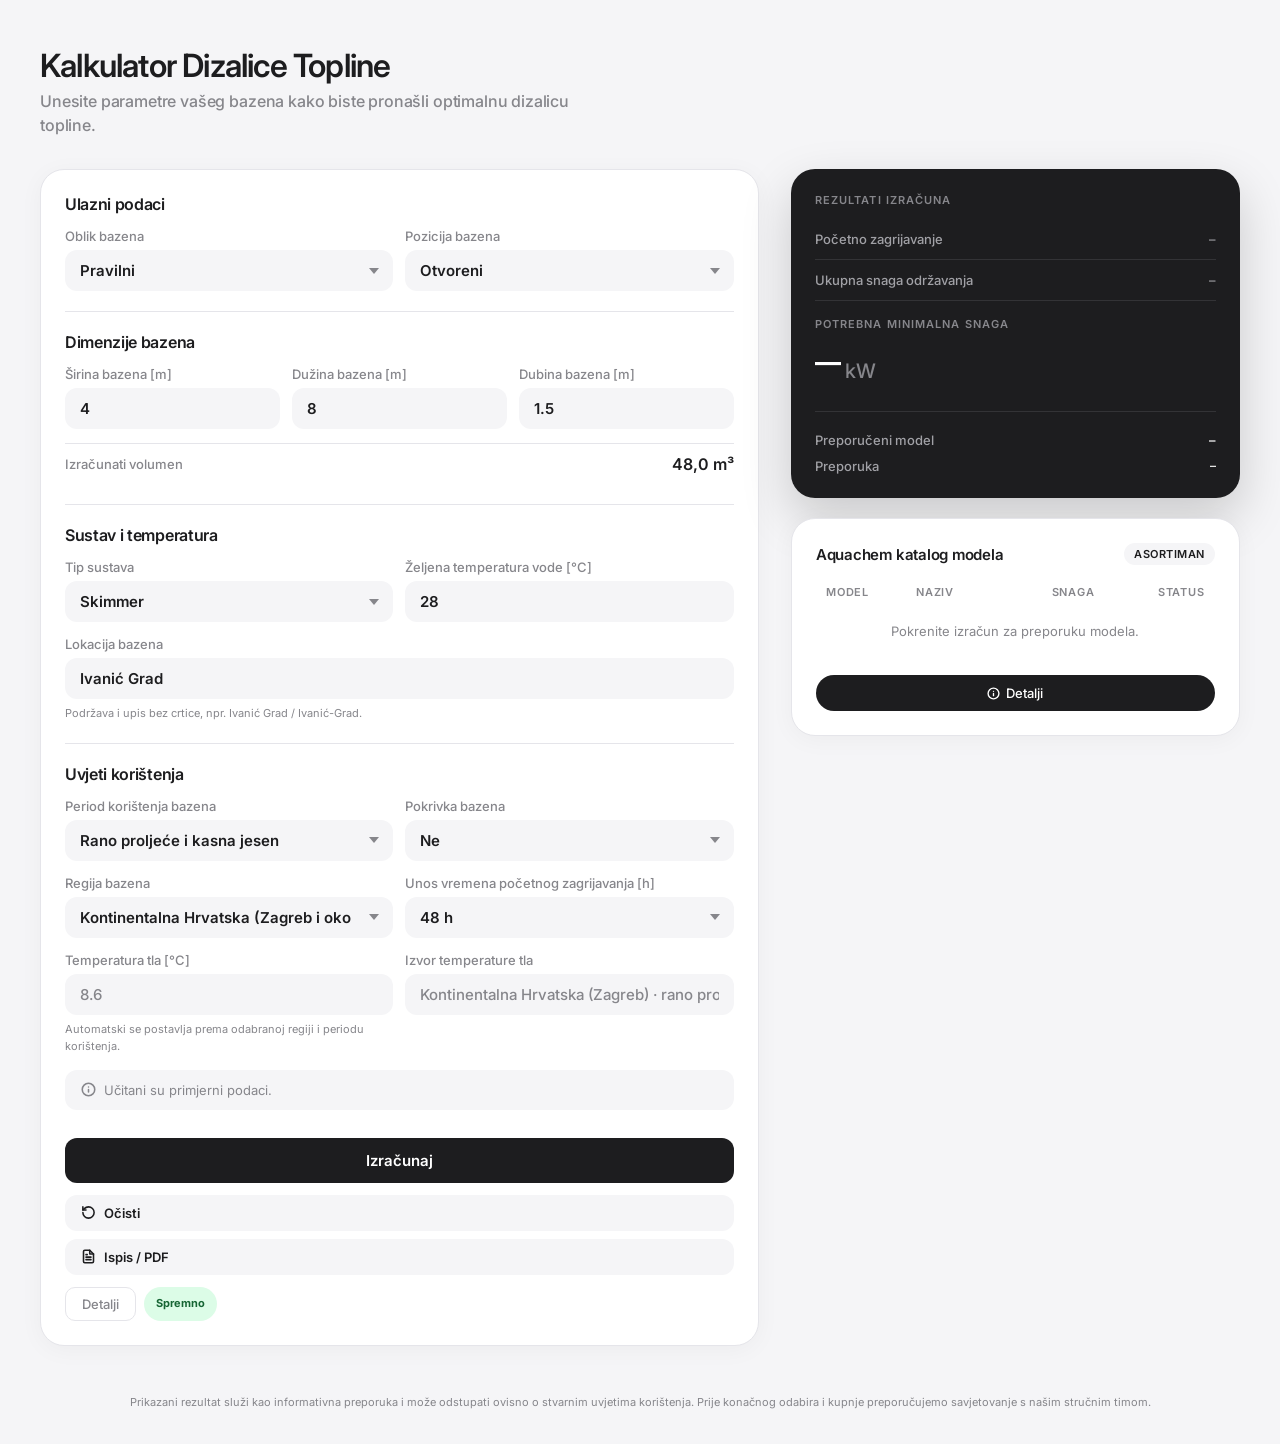
==== index.html @ 5fc797c1 "Add files via upload" ====
<!DOCTYPE html>
<html lang="hr">
<head>
  <meta charset="UTF-8" />
  <meta name="viewport" content="width=device-width, initial-scale=1.0" />
  <title>AquaHeat | Kalkulator Dizalice Topline</title>
  <link rel="preconnect" href="https://fonts.googleapis.com" />
  <link rel="preconnect" href="https://fonts.gstatic.com" crossorigin />
  <link href="https://fonts.googleapis.com/css2?family=Inter:wght@300;400;500;600;700;800;900&display=swap" rel="stylesheet" />
    <link rel="stylesheet" href="kalkulator.css" />
</head>
<body>


<!-- ── MAIN ── -->
<div class="page-header-wrap">
    <div class="page-header">
      <h1>Kalkulator Dizalice Topline</h1>
      <p>Unesite parametre vašeg bazena kako biste pronašli optimalnu dizalicu topline.</p>
    </div>
  </div>
  <main>
  <!-- ── LEFT COLUMN ── -->
  <div class="left-col">
    <div class="card">
      <div style="display:flex;flex-direction:column;gap:20px;">

        <!-- Ulazni podaci -->
        <section class="section">
          <h2>Ulazni podaci</h2>
          <div class="field-grid cols-2">
            <div class="field">
              <label for="oblikBazena">Oblik bazena</label>
              <div class="select-wrap">
                <select id="oblikBazena">
                  <option value="regular">Pravilni</option>
                  <option value="irregular">Nepravilni</option>
                </select>
              </div>
            </div>
            <div class="field">
              <label for="tipBazena">Pozicija bazena</label>
              <div class="select-wrap">
                <select id="tipBazena">
                  <option value="closed">Zatvoreni</option>
                  <option value="open" selected>Otvoreni</option>
                  <option value="windy">Otvoreni u vjetrovitom području</option>
                </select>
              </div>
            </div>
          </div>
        </section>

        <hr class="section-divider" />

        <!-- Dimenzije bazena -->
        <section class="section">
          <h2>Dimenzije bazena</h2>

          <!-- Regular fields -->
          <div class="field-grid cols-3" id="regularFields">
            <div class="field">
              <label for="sirina">Širina bazena [m]</label>
              <input id="sirina" type="number" step="0.01" value="4" />
            </div>
            <div class="field">
              <label for="duzina">Dužina bazena [m]</label>
              <input id="duzina" type="number" step="0.01" value="8" />
            </div>
            <div class="field">
              <label for="dubinaRegular">Dubina bazena [m]</label>
              <input id="dubinaRegular" type="number" step="0.01" value="1.5" />
            </div>
          </div>

          <!-- Irregular fields -->
          <div class="field-grid cols-2 hidden" id="irregularFields">
            <div class="field">
              <label for="povrsinaIrregular">Površina bazena [m²]</label>
              <input id="povrsinaIrregular" type="number" step="0.01" value="32" />
            </div>
            <div class="field">
              <label for="dubinaIrregular">Dubina bazena [m]</label>
              <input id="dubinaIrregular" type="number" step="0.01" value="1.5" />
            </div>
          </div>

          <div class="volume-row">
            <span class="label">Izračunati volumen</span>
            <span class="value" id="volumeDisplay">48,0 m³</span>
          </div>
        </section>

        <hr class="section-divider" />

        <!-- Sustav i temperatura -->
        <section class="section">
          <h2>Sustav i temperatura</h2>
          <div class="field-grid cols-2">
            <div class="field">
              <label for="sustavBazena">Tip sustava</label>
              <div class="select-wrap">
                <select id="sustavBazena">
                  <option value="skimmer">Skimmer</option>
                  <option value="overflow">Preljevni kanal s kompenzacijom</option>
                </select>
              </div>
            </div>
            <div class="field">
              <label for="temperaturaVode">Željena temperatura vode [°C]</label>
              <input id="temperaturaVode" type="number" step="0.1" value="28" />
            </div>
          </div>
          <div class="field">
            <label for="lokacijaBazena">Lokacija bazena</label>
            <input id="lokacijaBazena" type="text" placeholder="npr. Ivanić Grad" value="Ivanić Grad" />
            <span class="hint">Podržava i upis bez crtice, npr. Ivanić Grad / Ivanić-Grad.</span>
          </div>
        </section>

        <hr class="section-divider" />

        <!-- Uvjeti korištenja -->
        <section class="section">
          <h2>Uvjeti korištenja</h2>
          <div class="field-grid cols-2">
            <div class="field">
              <label for="periodKoristenja">Period korištenja bazena</label>
              <div class="select-wrap">
                <select id="periodKoristenja">
                  <option value="shoulder">Rano proljeće i kasna jesen</option>
                  <option value="summer">Ljetni period</option>
                </select>
              </div>
            </div>
            <div class="field">
              <label for="pokrivkaBazena">Pokrivka bazena</label>
              <div class="select-wrap">
                <select id="pokrivkaBazena">
                  <option value="no">Ne</option>
                  <option value="yes">Da</option>
                </select>
              </div>
            </div>
          </div>
          <div class="field-grid cols-2">
            <div class="field">
              <label for="regionBazena">Regija bazena</label>
              <div class="select-wrap">
                <select id="regionBazena" onchange="updateSoilTempFromRegion()">
                  <option value="">— Odaberi regiju —</option>
                  <option value="zagreb">Kontinentalna Hrvatska (Zagreb i okolica)</option>
                  <option value="osijek">Slavonija i Baranja (Osijek i okolica)</option>
                  <option value="delnice">Gorska Hrvatska — Sjever (Delnice i okolica)</option>
                  <option value="gospic">Gorska Hrvatska — Jug (Gospić i okolica)</option>
                  <option value="rijeka">Primorje (Rijeka i okolica)</option>
                  <option value="pula">Istra (Pula i okolica)</option>
                  <option value="zadar">Dalmacija — Sjeverna (Zadar i okolica)</option>
                  <option value="split">Dalmacija — Srednja (Split i okolica)</option>
                  <option value="dubrovnik">Dalmacija — Južna (Dubrovnik i okolica)</option>
                </select>
              </div>
            </div>
            <div class="field">
              <label for="customVrijemeZagrijavanja">Unos vremena početnog zagrijavanja [h]</label>
              <div class="select-wrap">
                <select id="customVrijemeZagrijavanja">
                  <option value="48" selected>48 h</option>
                  <option value="72">72 h</option>
                </select>
              </div>
            </div>
          </div>
          <div class="field-grid cols-2">
            <div class="field">
              <label for="temperaturaTla">Temperatura tla [°C]</label>
              <input id="temperaturaTla" type="number" step="0.1" value="12" readonly />
              <span class="hint">Automatski se postavlja prema odabranoj regiji i periodu korištenja.</span>
            </div>
            <div class="field">
              <label for="izvorTemperatureTla">Izvor temperature tla</label>
              <input id="izvorTemperatureTla" type="text" value="Nije odabrana regija" readonly />
            </div>
          </div>

          <div class="info-box">
            <svg xmlns="http://www.w3.org/2000/svg" width="15" height="15" viewBox="0 0 24 24" fill="none" stroke="currentColor" stroke-width="2.5" stroke-linecap="round" stroke-linejoin="round">
              <circle cx="12" cy="12" r="10"/><path d="M12 16v-4m0-4h.01"/>
            </svg>
            <span id="infoIzvor">Izvor temperature tla: Ručno/fallback 12 °C</span>
          </div>
        </section>

        <!-- Hidden details start polja -->
        <div class="hidden" id="detailsStartPolja">
          <div class="field-grid cols-2" style="margin-top:8px;">
            <div class="field">
              <label for="autoVrijemeZagrijavanja">Vrijeme početnog zagrijavanja pri snazi održavanja [h]</label>
              <input id="autoVrijemeZagrijavanja" type="number" step="0.1" readonly />
            </div>
            <div class="field">
              <label for="izracunataStartSnaga">Snaga za početno zagrijavanje prema unesenom vremenu [kW]</label>
              <input id="izracunataStartSnaga" type="number" step="0.1" readonly />
            </div>
          </div>
        </div>

        <!-- Actions -->
        <div class="actions">
          <button class="btn-calc" onclick="izracunaj()">Izračunaj</button>
          <div class="secondary-actions">

            <button class="btn-secondary-action" onclick="ocistiSve()">
              <svg xmlns="http://www.w3.org/2000/svg" width="15" height="15" viewBox="0 0 24 24" fill="none" stroke="currentColor" stroke-width="2.5" stroke-linecap="round" stroke-linejoin="round"><path d="M3 12a9 9 0 1 0 9-9a9.75 9.75 0 0 0-6.74 2.74L3 8"/><path d="M3 3v5h5"/></svg>
              Očisti
            </button>
            <button class="btn-secondary-action" onclick="window.print()">
              <svg xmlns="http://www.w3.org/2000/svg" width="15" height="15" viewBox="0 0 24 24" fill="none" stroke="currentColor" stroke-width="2.5" stroke-linecap="round" stroke-linejoin="round"><path d="M6 22a2 2 0 0 1-2-2V4a2 2 0 0 1 2-2h8l6 6v12a2 2 0 0 1-2 2z"/><path d="M14 2v6h6M10 9H8m8 4H8m8 4H8"/></svg>
              Ispis / PDF
            </button>
          </div>
          <div style="display:flex;gap:8px;flex-wrap:wrap;">
            <button class="btn-toggle" onclick="toggleDetalji()">Detalji</button>
            <span class="badge" id="statusBadge">Spremno</span>
          </div>
        </div>

      </div>
    </div>

    <!-- Hidden: Napomena / Formula -->
    <div class="hidden" id="detailsNapomena">
      <div class="card">
        <div class="section">
          <h2>Napomena o proračunu</h2>
          <div class="info-box" style="align-items:flex-start;flex-direction:column;gap:12px;">
            <strong>Periodi korištenja</strong>
            <span>Rano proljeće i kasna jesen: prosjek tla iz dva intervala prošle godine <strong>01.03.–10.03.</strong> i <strong>15.09.–15.11.</strong>.<br/>Ljetni period: prosjek tla iz intervala <strong>01.06.–31.08.</strong>.</span>
          </div>
          <div class="formula-box" id="formulaBox">Formula će biti prikazana nakon izračuna.</div>
        </div>
      </div>
    </div>

  </div>

  <!-- ── RIGHT COLUMN ── -->
  <div class="right-col">

    <!-- Results dark card -->
    <div class="dark-card">
      <div class="results-label">Rezultati izračuna</div>

      <div class="result-row">
        <span class="rk">Početno zagrijavanje</span>
        <span class="rv" id="mStart">–</span>
      </div>
      <div class="result-row">
        <span class="rk">Ukupna snaga održavanja</span>
        <span class="rv" id="mNormal">–</span>
      </div>

      <div class="big-power">
        <div class="power-label">Potrebna minimalna snaga</div>
        <div class="power-value">
          <span class="power-number" id="mRequired">–</span>
          <span class="power-unit">kW</span>
        </div>
      </div>

      <div class="recommendation-section">
        <div class="rec-row">
          <span>Preporučeni model</span>
          <span class="rec-val" id="mModel">–</span>
        </div>
        <div class="rec-row">
          <span>Preporuka</span>
          <span class="rec-val" id="preporuka" style="font-size:12px;text-align:right;max-width:55%;">–</span>
        </div>
      </div>
    </div>

    <!-- Catalog card -->
    <div class="card catalog-card">
      <div class="catalog-header">
        <h3>Aquachem katalog modela</h3>
        <span class="catalog-badge">Asortiman</span>
      </div>
      <div class="catalog-cols">
        <span>Model</span>
        <span>Naziv</span>
        <span style="text-align:right">Snaga</span>
        <span style="text-align:right">Status</span>
      </div>
      <div id="catalogBody"></div>
      <div class="catalog-actions">
        <button class="btn-catalog-action" onclick="toggleDetalji()">
          <svg xmlns="http://www.w3.org/2000/svg" width="13" height="13" viewBox="0 0 24 24" fill="none" stroke="currentColor" stroke-width="2.5" stroke-linecap="round" stroke-linejoin="round"><circle cx="12" cy="12" r="10"/><path d="M12 16v-4m0-4h.01"/></svg>
          Detalji
        </button>
      </div>
    </div>

    <!-- Hidden: Detaljna tablica -->
    <div class="hidden" id="detailsTablica">
      <div class="card">
        <h2 style="font-size:15px;font-weight:600;margin-bottom:16px;">Detaljna tablica izračuna</h2>
        <div class="table-wrap">
          <table id="rezultatTablica">
            <thead><tr><th>Stavka</th><th>Vrijednost</th></tr></thead>
            <tbody></tbody>
          </table>
        </div>
      </div>
    </div>

  </div>
</main>

<script src="kalkulator.js"></script>
  <footer class="disclaimer">
    Prikazani rezultat služi kao informativna preporuka i može odstupati ovisno o stvarnim uvjetima korištenja. Prije konačnog odabira i kupnje preporučujemo savjetovanje s našim stručnim timom.
  </footer>
</body>
</html>
---- kalkulator.css ----
:root {
      --bg: #F5F5F7;
      --card: #ffffff;
      --border: #E5E5EA;
      --text: #1D1D1F;
      --muted: #86868B;
      --muted-light: #A1A1A6;
      --brand: #1D1D1F;
      --brand-fg: #ffffff;
      --dark-card: #1D1D1F;
      --dark-border: #333336;
      --dark-muted: #A1A1A6;
      --radius-card: 24px;
      --radius-field: 12px;
      --radius-btn: 16px;
      --radius-pill: 999px;
      --shadow-card: 0 4px 24px rgba(0,0,0,0.04);
      --shadow-dark: 0 20px 50px rgba(0,0,0,0.18);
      --ok: #34c759;
      --warn: #ff9f0a;
      --bad: #ff3b30;
    }
    *, *::before, *::after { box-sizing: border-box; margin: 0; padding: 0; }
    html { font-size: 16px; }
    body {
      font-family: 'Inter', -apple-system, BlinkMacSystemFont, sans-serif;
      background: var(--bg);
      color: var(--text);
      min-height: 100vh;
      -webkit-font-smoothing: antialiased;
    }


    /* ── LAYOUT ── */
    main {
      max-width: 1400px;
      margin: 0 auto;
      padding: 32px 40px;
      display: grid;
      grid-template-columns: 1.6fr 1fr;
      gap: 32px;
      align-items: start;
    }
    .left-col { display: flex; flex-direction: column; gap: 28px; }
    .right-col { position: static; display: flex; flex-direction: column; gap: 20px; align-self: start; }

    /* ── PAGE TITLE ── */
    .page-header-wrap {
      max-width: 1400px;
      margin: 0 auto;
      padding: 48px 40px 0 40px;
    }
    .page-header { display: flex; flex-direction: column; gap: 6px; margin-bottom: 0; }
    .page-header h1 { font-size: 32px; font-weight: 600; letter-spacing: -0.025em; line-height: 1.1; }
    .page-header p { font-size: 16px; color: var(--muted); max-width: 560px; line-height: 1.5; font-weight: 500; letter-spacing: -0.01em; }

    /* ── CARD ── */
    .card {
      background: var(--card);
      border-radius: var(--radius-card);
      padding: 24px;
      border: 1px solid var(--border);
      box-shadow: var(--shadow-card);
    }

    /* ── SECTION ── */
    .section { display: flex; flex-direction: column; gap: 14px; }
    .section-divider { border: none; border-top: 1px solid var(--border); margin: 0; }
    .section h2 { font-size: 16px; font-weight: 600; letter-spacing: -0.02em; }

    /* ── FIELD ── */
    .field { display: flex; flex-direction: column; gap: 6px; }
    .field label { font-size: 13px; font-weight: 500; color: var(--muted); }
    .field input, .field select {
      width: 100%;
      padding: 10px 14px;
      background: var(--bg);
      border: 1px solid transparent;
      border-radius: var(--radius-field);
      font-family: inherit;
      font-size: 15px;
      font-weight: 600;
      color: var(--text);
      outline: none;
      transition: border-color .15s, box-shadow .15s;
      appearance: none;
      -webkit-appearance: none;
    }
    .field input[readonly], .field input:disabled {
      color: var(--muted);
      font-weight: 500;
    }
    .field input:focus, .field select:focus {
      border-color: #007aff;
      box-shadow: 0 0 0 3px rgba(0,122,255,0.12);
      background: #fff;
    }
    .select-wrap { position: relative; }
    .select-wrap select { padding-right: 40px; cursor: pointer; }
    .select-wrap::after {
      content: '';
      position: absolute; right: 14px; top: 50%; transform: translateY(-50%);
      width: 0; height: 0;
      border-left: 5px solid transparent;
      border-right: 5px solid transparent;
      border-top: 6px solid var(--muted);
      pointer-events: none;
    }
    .field .hint { font-size: 11px; color: var(--muted); line-height: 1.6; }
    .field-grid { display: grid; gap: 12px; }
    .field-grid.cols-2 { grid-template-columns: 1fr 1fr; }
    .field-grid.cols-3 { grid-template-columns: 1fr 1fr 1fr; }
    .field.full { grid-column: 1 / -1; }
    .hidden { display: none !important; }

    /* ── VOLUME ROW ── */
    .volume-row {
      display: flex; justify-content: space-between; align-items: center;
      padding: 10px 0;
      border-top: 1px solid var(--border);
    }
    .volume-row .label { font-size: 13px; font-weight: 500; color: var(--muted); }
    .volume-row .value { font-size: 16px; font-weight: 600; }

    /* ── INFO BOX ── */
    .info-box {
      display: flex; align-items: center; gap: 8px;
      background: var(--bg); border-radius: var(--radius-field);
      padding: 12px 16px;
      font-size: 13px; color: var(--muted);
    }
    .info-box svg { flex-shrink: 0; }

    /* ── STATUS ROW ── */
    .status-row {
      display: flex; justify-content: space-between; align-items: center; gap: 12px;
      background: var(--bg); border-radius: var(--radius-field);
      padding: 12px 16px; font-size: 13px; color: var(--muted);
      margin-top: 4px;
    }
    .badge {
      display: inline-flex; align-items: center; justify-content: center; padding: 5px 12px; border-radius: var(--radius-pill);
      background: #e9f4ff; color: #0b5cab; font-size: 11px; font-weight: 700;
      white-space: nowrap; line-height: 1;
    }
    .badge.ok { background: #dcfce7; color: #166534; }
    .badge.error { background: #fee2e2; color: #991b1b; }
    .badge.warn { background: #fef3c7; color: #92400e; }

    /* ── ACTIONS ── */
    .actions { display: flex; flex-direction: column; gap: 12px; margin-top: 8px; }
    .btn-calc {
      width: 100%; background: var(--brand); color: #fff;
      border: none; border-radius: var(--radius-field);
      font-family: inherit; font-size: 15px; font-weight: 600;
      padding: 13px; cursor: pointer;
      transition: opacity .15s, transform .1s;
    }
    .btn-calc:hover { opacity: 0.88; }
    .btn-calc:active { transform: scale(0.99); }
    .secondary-actions { display: flex; flex-direction: column; gap: 8px; }
    .btn-secondary-action {
      background: var(--bg); color: var(--text); border: none;
      border-radius: var(--radius-field); font-family: inherit; font-size: 13px; font-weight: 600;
      padding: 10px 16px; cursor: pointer; display: flex; align-items: center; justify-content: flex-start;
      gap: 8px; transition: background .15s; width: 100%; white-space: nowrap;
    }
    .btn-secondary-action:hover { background: #e8e8ed; }

    /* ── DETAILS TOGGLE ── */
    .btn-toggle {
      background: none; border: 1px solid var(--border); border-radius: 10px;
      font-family: inherit; font-size: 13px; font-weight: 500; color: var(--muted);
      padding: 8px 16px; cursor: pointer; transition: background .15s;
    }
    .btn-toggle:hover { background: var(--bg); }

    /* ── DARK RESULTS CARD ── */
    .dark-card {
      background: var(--dark-card);
      border-radius: var(--radius-card);
      padding: 24px;
      color: #fff;
      box-shadow: var(--shadow-dark);
    }
    .dark-card .results-label {
      font-size: 11px; font-weight: 600; text-transform: uppercase;
      letter-spacing: 0.1em; color: var(--muted); margin-bottom: 12px;
    }
    .dark-card .result-row {
      display: flex; justify-content: space-between; align-items: center;
      padding: 12px 0;
      border-bottom: 1px solid var(--dark-border);
    }
    .dark-card .result-row:last-of-type { border-bottom: none; }
    .dark-card .result-row .rk { font-size: 13px; font-weight: 500; color: var(--dark-muted); }
    .dark-card .result-row .rv { font-size: 13px; font-weight: 600; color: var(--muted); }
    .dark-card .result-row .rv.filled { color: #fff; }
    .dark-card .big-power { padding-top: 8px; }
    .dark-card .big-power .power-label {
      font-size: 11px; font-weight: 600; text-transform: uppercase;
      letter-spacing: 0.1em; color: var(--muted); margin-bottom: 4px; margin-top: 8px;
    }
    .dark-card .big-power .power-value {
      display: flex; align-items: flex-end; gap: 6px; font-variant-numeric: tabular-nums;
    }
    .dark-card .big-power .power-number { font-size: 52px; font-weight: 300; letter-spacing: -0.025em; line-height: 1; }
    .dark-card .big-power .power-unit { font-size: 20px; font-weight: 500; color: var(--muted); padding-bottom: 4px; }
    .dark-card .recommendation-section {
      margin-top: 24px; padding-top: 20px;
      border-top: 1px solid var(--dark-border);
      display: flex; flex-direction: column; gap: 10px;
      font-size: 13px; font-weight: 500; color: var(--dark-muted);
    }
    .dark-card .recommendation-section .rec-row { display: flex; justify-content: space-between; }
    .dark-card .recommendation-section .rec-row .rec-val { color: #fff; }

    /* ── CATALOG CARD ── */
    .catalog-card .catalog-header {
      display: flex; align-items: center; justify-content: space-between; margin-bottom: 20px;
    }
    .catalog-card .catalog-header h3 { font-size: 15px; font-weight: 600; letter-spacing: -0.015em; }
    .catalog-badge {
      background: var(--bg); color: var(--text); font-size: 11px; font-weight: 600;
      padding: 4px 10px; border-radius: var(--radius-pill); text-transform: uppercase; letter-spacing: 0.05em;
    }
    .catalog-cols {
      display: grid; grid-template-columns: 90px 1fr 60px 110px;
      font-size: 11px; font-weight: 600; text-transform: uppercase;
      letter-spacing: 0.08em; color: var(--muted);
      padding: 0 10px; margin-bottom: 4px;
    }
    .catalog-row {
      display: grid; grid-template-columns: 90px 1fr 60px 110px;
      font-size: 14px; padding: 10px 10px; border-radius: 12px; transition: background .12s;
      align-items: center;
    }
    .catalog-row:hover { background: var(--bg); }
    .catalog-row.highlighted { background: var(--brand); color: #fff; }
    .catalog-row .model-id { font-weight: 700; }
    .catalog-row .model-name { color: var(--muted); }
    .catalog-row.highlighted .model-name { color: rgba(255,255,255,0.7); }
    .catalog-row .model-power { text-align: right; font-weight: 600; }
    .catalog-row .model-status { text-align: right; }
    .pill { display: inline-flex; padding: 4px 10px; border-radius: var(--radius-pill); font-size: 11px; font-weight: 700; }
    .pill.ok { background: #dcfce7; color: #166534; }
    .catalog-actions { display: flex; gap: 8px; margin-top: 16px; }
    .btn-catalog-action {
      flex: 1; background: var(--brand); color: #fff; border: none;
      border-radius: var(--radius-pill); font-family: inherit; font-size: 13px; font-weight: 500;
      padding: 10px 16px; cursor: pointer; display: flex; align-items: center; justify-content: center; gap: 6px;
      transition: opacity .15s;
    }
    .btn-catalog-action:hover { opacity: 0.85; }

    /* ── FORMULA BOX ── */
    .formula-box {
      margin-top: 16px;
      background: var(--bg); border-radius: var(--radius-field);
      padding: 16px; font-size: 13px; color: var(--muted); line-height: 1.7;
    }

    /* ── DETAILS TABLE ── */
    .table-wrap { overflow-x: auto; margin-top: 16px; }
    table { width: 100%; border-collapse: collapse; font-size: 13px; }
    thead th { text-align: left; font-weight: 600; font-size: 11px; text-transform: uppercase; letter-spacing: 0.06em; color: var(--muted); padding: 8px 12px; border-bottom: 1px solid var(--border); }
    tbody td { padding: 10px 12px; border-bottom: 1px solid var(--border); }
    tbody tr:last-child td { border-bottom: none; }

    /* ── BLINK ANIMATION ── */
    @keyframes blinkBlue {
      0% { background-color: var(--bg); }
      50% { background-color: #cfe8ff; border-color: #007aff !important; }
      100% { background-color: var(--bg); }
    }
    .blink { animation: blinkBlue 0.6s ease-in-out 3; border-color: #007aff !important; }

    /* ── RESPONSIVE ── */
    @media (max-width: 900px) {
      main { grid-template-columns: 1fr; padding: 32px 16px; gap: 32px; }
      .right-col { position: static; }
      header { padding: 14px 20px; }
      nav { display: none; }
      .field-grid.cols-3 { grid-template-columns: 1fr 1fr; }
    }
    @media (max-width: 600px) {
      .field-grid.cols-2, .field-grid.cols-3 { grid-template-columns: 1fr; }
      .secondary-actions { grid-template-columns: 1fr; }
      .catalog-cols, .catalog-row { grid-template-columns: 60px 1fr 60px; }
      .catalog-cols span:last-child, .catalog-row .model-status { display: none; }
    }
    .disclaimer {
      max-width: 1400px;
      margin: 0 auto;
      padding: 16px 40px 32px 40px;
      font-size: 11px;
      color: var(--muted);
      line-height: 1.6;
      text-align: center;
    }
    @media print {
      header { display: none; }
      main { display: block; max-width: none; padding: 0; }
      .right-col { position: static; }
      .actions, .secondary-actions { display: none !important; }
      .card, .dark-card { box-shadow: none; }
    }
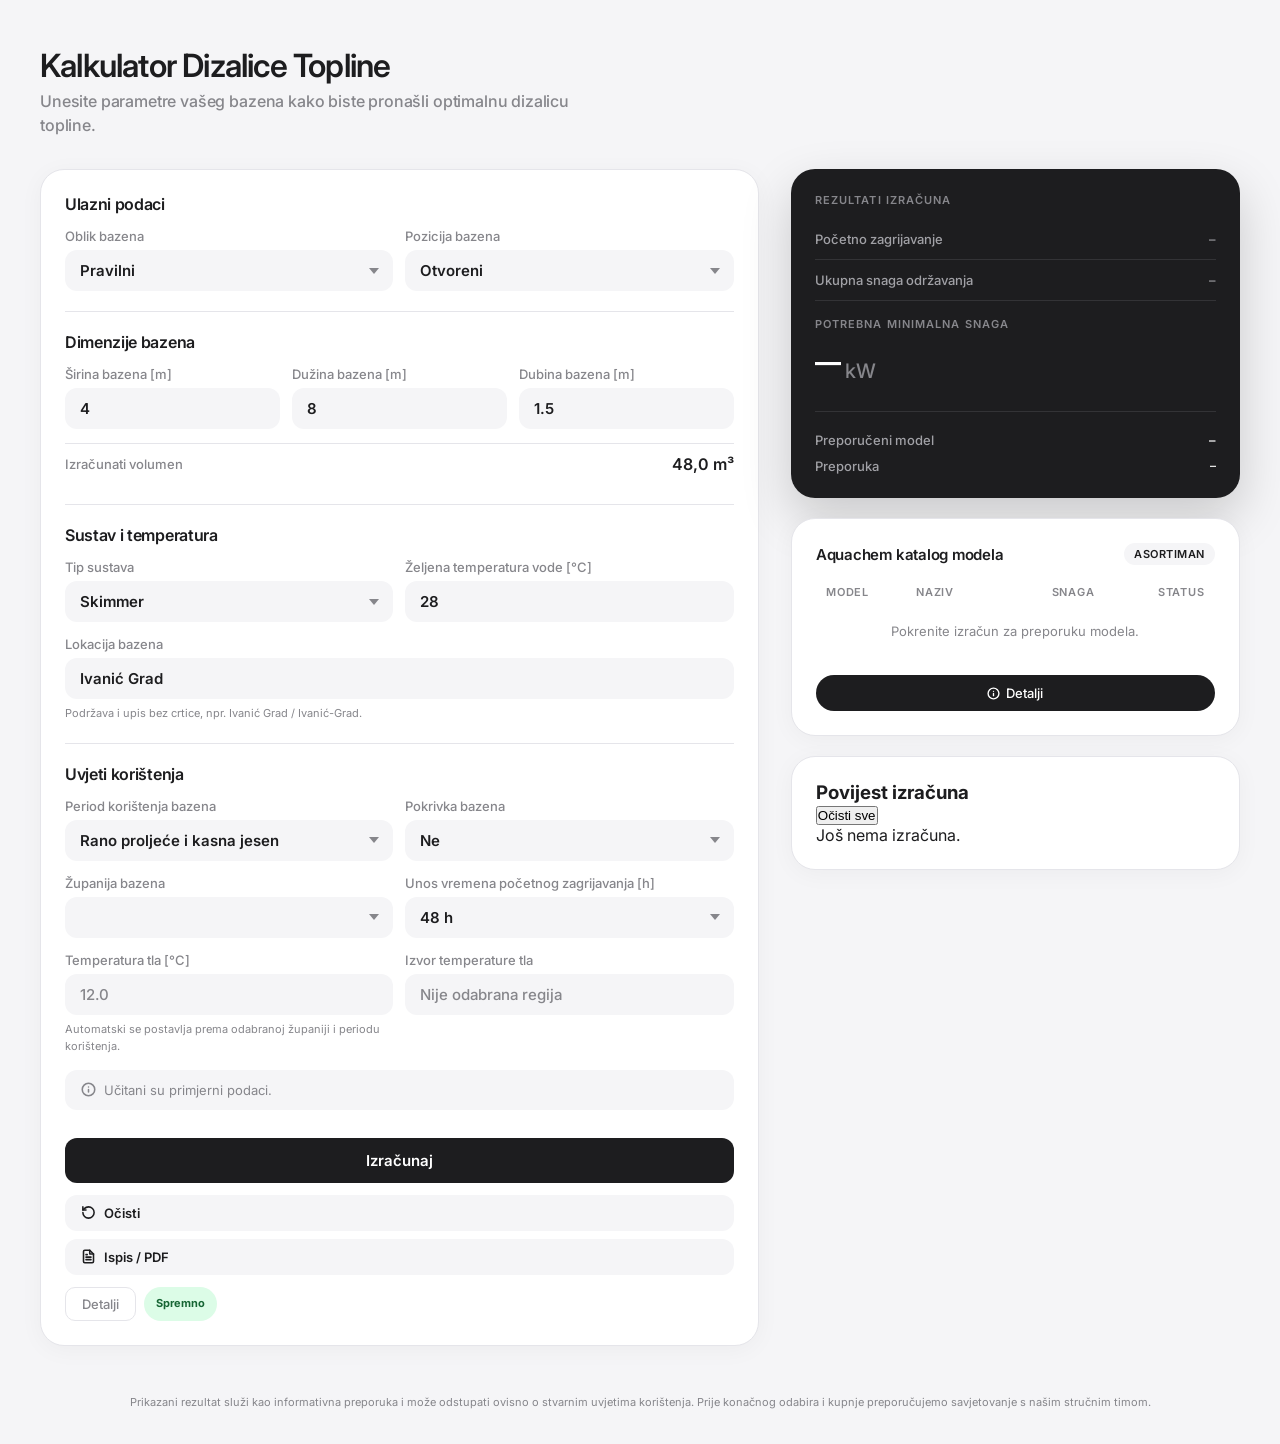
==== commit 22f19a95: "Rename index (13).html to index.html" ====
--- a/index.html
+++ b/index.html
@@ -3,10 +3,15 @@
 <head>
   <meta charset="UTF-8" />
   <meta name="viewport" content="width=device-width, initial-scale=1.0" />
-  <title>AquaHeat | Kalkulator Dizalice Topline</title>
+  <title>Aquachem Kalkulator</title>
   <link rel="preconnect" href="https://fonts.googleapis.com" />
   <link rel="preconnect" href="https://fonts.gstatic.com" crossorigin />
   <link href="https://fonts.googleapis.com/css2?family=Inter:wght@300;400;500;600;700;800;900&display=swap" rel="stylesheet" />
+  <link rel="manifest" href="/manifest.json" />
+  <meta name="theme-color" content="#1D1D1F" />
+  <meta name="apple-mobile-web-app-capable" content="yes" />
+  <meta name="apple-mobile-web-app-status-bar-style" content="black-translucent" />
+  <meta name="apple-mobile-web-app-title" content="Aquachem" />
     <link rel="stylesheet" href="kalkulator.css" />
 </head>
 <body>
@@ -145,19 +150,10 @@
           </div>
           <div class="field-grid cols-2">
             <div class="field">
-              <label for="regionBazena">Regija bazena</label>
+              <label for="regionBazena">Županija bazena</label>
               <div class="select-wrap">
                 <select id="regionBazena" onchange="updateSoilTempFromRegion()">
-                  <option value="">— Odaberi regiju —</option>
-                  <option value="zagreb">Kontinentalna Hrvatska (Zagreb i okolica)</option>
-                  <option value="osijek">Slavonija i Baranja (Osijek i okolica)</option>
-                  <option value="delnice">Gorska Hrvatska — Sjever (Delnice i okolica)</option>
-                  <option value="gospic">Gorska Hrvatska — Jug (Gospić i okolica)</option>
-                  <option value="rijeka">Primorje (Rijeka i okolica)</option>
-                  <option value="pula">Istra (Pula i okolica)</option>
-                  <option value="zadar">Dalmacija — Sjeverna (Zadar i okolica)</option>
-                  <option value="split">Dalmacija — Srednja (Split i okolica)</option>
-                  <option value="dubrovnik">Dalmacija — Južna (Dubrovnik i okolica)</option>
+                  <option value="">— Odaberi županiju —</option>
                 </select>
               </div>
             </div>
@@ -175,11 +171,11 @@
             <div class="field">
               <label for="temperaturaTla">Temperatura tla [°C]</label>
               <input id="temperaturaTla" type="number" step="0.1" value="12" readonly />
-              <span class="hint">Automatski se postavlja prema odabranoj regiji i periodu korištenja.</span>
+              <span class="hint">Automatski se postavlja prema odabranoj županiji i periodu korištenja.</span>
             </div>
             <div class="field">
               <label for="izvorTemperatureTla">Izvor temperature tla</label>
-              <input id="izvorTemperatureTla" type="text" value="Nije odabrana regija" readonly />
+              <input id="izvorTemperatureTla" type="text" value="Nije odabrana županija" readonly />
             </div>
           </div>
 
@@ -298,6 +294,17 @@
           <svg xmlns="http://www.w3.org/2000/svg" width="13" height="13" viewBox="0 0 24 24" fill="none" stroke="currentColor" stroke-width="2.5" stroke-linecap="round" stroke-linejoin="round"><circle cx="12" cy="12" r="10"/><path d="M12 16v-4m0-4h.01"/></svg>
           Detalji
         </button>
+      </div>
+    </div>
+
+    <!-- Povijest izračuna -->
+    <div class="card history-section">
+      <div class="history-header">
+        <h3>Povijest izračuna</h3>
+        <button class="btn-clear-history" onclick="clearHistory()">Očisti sve</button>
+      </div>
+      <div id="historyBody">
+        <div class="history-empty">Još nema izračuna.</div>
       </div>
     </div>
 
@@ -321,5 +328,14 @@
   <footer class="disclaimer">
     Prikazani rezultat služi kao informativna preporuka i može odstupati ovisno o stvarnim uvjetima korištenja. Prije konačnog odabira i kupnje preporučujemo savjetovanje s našim stručnim timom.
   </footer>
+<script>
+  if('serviceWorker' in navigator){
+    window.addEventListener('load', () => {
+      navigator.serviceWorker.register('/service-worker.js')
+        .then(() => console.log('[AquaHeat] Service worker registered'))
+        .catch(err => console.warn('[AquaHeat] SW error:', err));
+    });
+  }
+</script>
 </body>
 </html>
